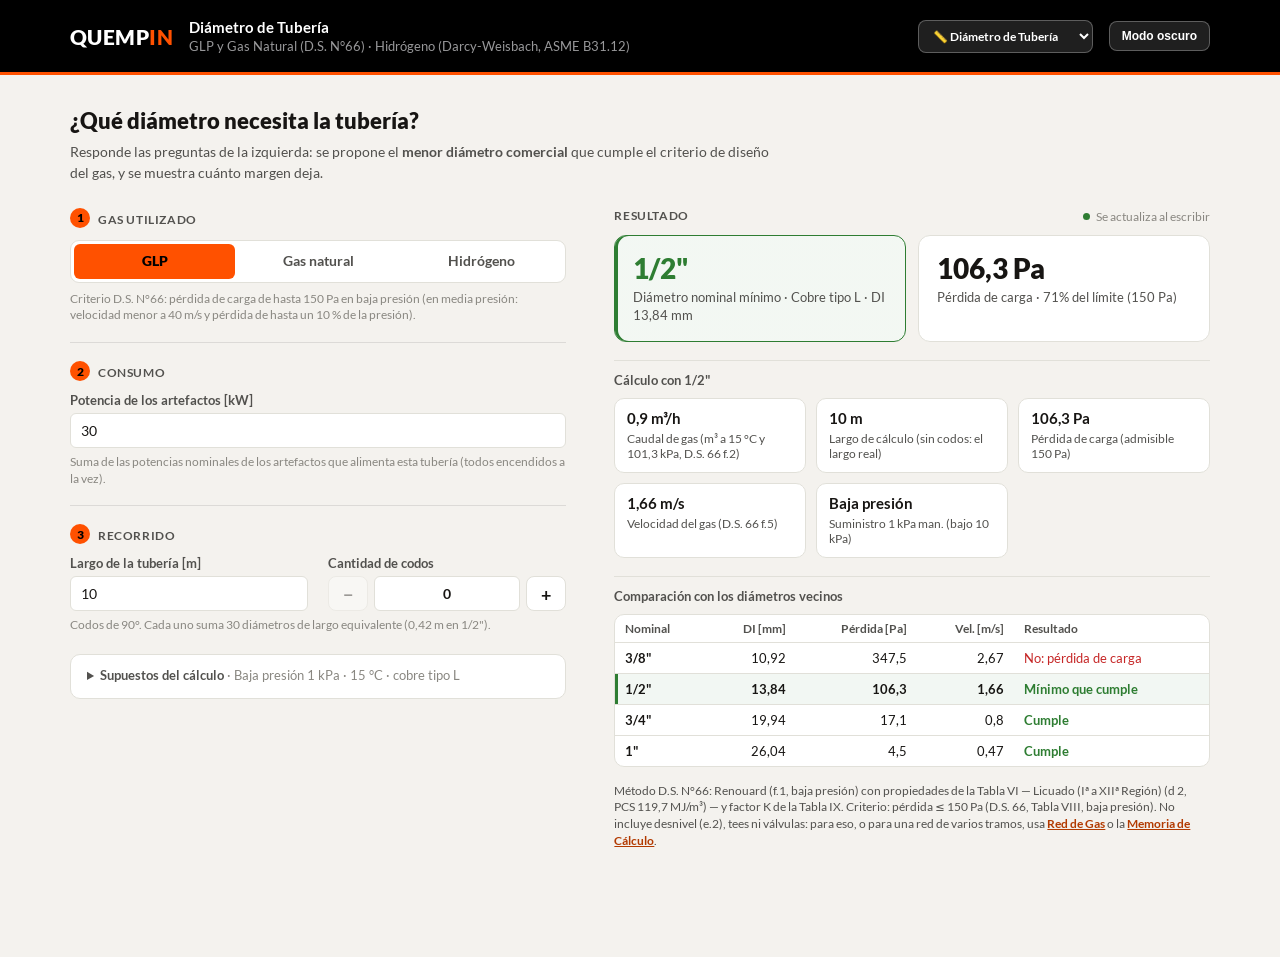
==== DiametroTuberia/index.html @ 6cf558d6 "feat(diametro): calculadora rápida de diámetro de tubería Nueva calculadora DiametroTuberia/: pregun" ====
<!doctype html>
<html lang="es">
<head>
  <meta charset="utf-8">
  <meta name="viewport" content="width=device-width, initial-scale=1">
  <title>Diámetro de Tubería — Calculadora Técnica QUEMPIN</title>
  <link rel="icon" href="data:image/svg+xml,<svg xmlns=%22http://www.w3.org/2000/svg%22 viewBox=%220 0 100 100%22><text y=%22.9em%22 font-size=%2290%22>%F0%9F%93%8F</text></svg>">
  <link rel="stylesheet" href="../assets/brand.css">
  <link rel="stylesheet" href="css/styles.css">
</head>
<body>
<div class="viz-root">
  <header class="viz-header">
    <div class="viz-container">
      <span class="viz-wordmark">QUEMP<span class="in">IN</span></span>
      <div class="viz-titleblock">
        <h1>Diámetro de Tubería</h1>
        <p>GLP y Gas Natural (D.S. N°66) · Hidrógeno (Darcy-Weisbach, ASME B31.12)</p>
      </div>
      <label for="selector-gas" class="visualmente-oculto">Cambiar de calculadora</label>
      <select id="selector-gas"></select>
      <button class="viz-theme-toggle" id="themeToggle" type="button">Modo oscuro</button>
    </div>
  </header>

  <main>
    <!-- Una sola herramienta, sin barra de pestañas: el panel se marca como
         .tab-panel.active para que initResumenMovil() (idéntico en todos los
         módulos) encuentre la calculadora en uso. -->
    <section class="tab-panel active" id="panel-diametro" data-panel="diametro" aria-labelledby="titulo-diametro">
      <div class="intro">
        <h2 id="titulo-diametro">¿Qué diámetro necesita la tubería?</h2>
        <p>Responde las preguntas de la izquierda: se propone el <strong>menor diámetro comercial</strong>
          que cumple el criterio de diseño del gas, y se muestra cuánto margen deja.</p>
      </div>

      <div class="calc-layout">
        <form id="form-diametro" class="calc-entradas" autocomplete="off" novalidate>
          <div class="seccion">
            <h3 class="seccion-titulo" id="etiqueta-gas"><span class="paso" aria-hidden="true">1</span>Gas utilizado</h3>
            <div class="segmentado segmentado-gas" role="radiogroup" aria-labelledby="etiqueta-gas" aria-describedby="ayuda-gas">
              <label><input type="radio" name="gas" value="GLP"><span>GLP</span></label>
              <label><input type="radio" name="gas" value="GN"><span>Gas natural</span></label>
              <label><input type="radio" name="gas" value="H2"><span>Hidrógeno</span></label>
            </div>
            <p class="ayuda ayuda-bajo-control" id="ayuda-gas"></p>
          </div>

          <div class="seccion">
            <h3 class="seccion-titulo"><span class="paso" aria-hidden="true">2</span>Consumo</h3>
            <div class="fila-campos">
              <div class="campo">
                <label for="dt-potencia">Potencia de los artefactos [kW]</label>
                <input id="dt-potencia" type="text" inputmode="decimal" value="30" required aria-describedby="ayuda-potencia">
              </div>
            </div>
            <p class="ayuda" id="ayuda-potencia">Suma de las potencias nominales de los artefactos que alimenta esta tubería (todos encendidos a la vez).</p>
          </div>

          <div class="seccion">
            <h3 class="seccion-titulo"><span class="paso" aria-hidden="true">3</span>Recorrido</h3>
            <div class="fila-campos">
              <div class="campo">
                <label for="dt-largo">Largo de la tubería [m]</label>
                <input id="dt-largo" type="text" inputmode="decimal" value="10" required>
              </div>
              <div class="campo">
                <label for="dt-codos">Cantidad de codos</label>
                <div class="contador">
                  <button type="button" class="btn contador-btn" data-paso="-1" aria-controls="dt-codos" aria-label="Quitar un codo">−</button>
                  <input id="dt-codos" type="number" inputmode="numeric" min="0" step="1" value="0" required aria-describedby="ayuda-codos">
                  <button type="button" class="btn contador-btn" data-paso="1" aria-controls="dt-codos" aria-label="Agregar un codo">+</button>
                </div>
              </div>
            </div>
            <p class="ayuda" id="ayuda-codos"></p>
          </div>

          <!-- Supuestos: tienen un valor razonable por defecto y se guardan por
               gas. Cerrados por defecto (divulgación progresiva); el resumen
               del <summary> los deja a la vista sin abrirlos. -->
          <details class="seccion-avanzada" id="supuestos">
            <summary>Supuestos del cálculo <span class="supuestos-resumen" id="supuestos-resumen"></span></summary>
            <div class="fila-campos">
              <div class="campo">
                <label for="dt-presion">Presión de suministro (man.)</label>
                <div class="campo-con-unidad">
                  <input id="dt-presion" type="text" inputmode="decimal" data-por-gas required>
                  <select id="dt-presion-unidad" class="select-unidad" data-por-gas aria-label="Unidad de la presión de suministro">
                    <option value="Pa">Pa</option>
                    <option value="kPa">kPa</option>
                    <option value="mbar">mbar</option>
                    <option value="bar">bar</option>
                    <option value="psi">psi</option>
                  </select>
                </div>
              </div>
              <div class="campo">
                <label for="dt-temperatura">Temperatura del gas [°C]</label>
                <input id="dt-temperatura" type="text" inputmode="decimal" data-por-gas required>
              </div>
              <div class="campo" data-solo-gas="GLP GN">
                <label for="dt-material">Material</label>
                <select id="dt-material" data-por-gas>
                  <option value="Cobre tipo L">Cobre tipo L (ASTM B88)</option>
                  <option value="Acero Sch40">Acero Sch 40 (ASME B36.10)</option>
                </select>
              </div>
              <div class="campo" data-solo-gas="GLP GN">
                <label for="dt-tabla-vi">Tipo de gas y región (D.S. 66, Tabla VI)</label>
                <select id="dt-tabla-vi" data-por-gas></select>
              </div>
              <div class="campo" data-solo-gas="GLP GN">
                <label for="dt-ld-codo">Largo equivalente por codo [diámetros]</label>
                <input id="dt-ld-codo" type="text" inputmode="decimal" data-por-gas required>
              </div>
              <div class="campo" data-solo-gas="H2">
                <label for="dt-vmax">Velocidad máxima del gas [m/s]</label>
                <input id="dt-vmax" type="text" inputmode="decimal" data-por-gas required>
              </div>
            </div>
            <p class="ayuda" id="ayuda-supuestos"></p>
            <button type="button" class="btn" id="dt-restablecer">Restablecer supuestos</button>
          </details>
        </form>

        <div class="calc-resultados">
          <div class="resultados-encabezado">
            <h2>Resultado</h2>
            <span class="en-vivo">Se actualiza al escribir</span>
          </div>
          <div class="resultados" id="resultados-diametro" aria-live="polite"></div>
        </div>
      </div>
    </section>
  </main>
</div>

<script>
  (function () {
    try {
      var savedTheme = localStorage.getItem('quempin_h2_theme');
      if (savedTheme === 'dark' || savedTheme === 'light') {
        document.documentElement.setAttribute('data-theme', savedTheme);
      }
    } catch (e) {}

    var themeBtn = document.getElementById('themeToggle');
    function isDarkNow() {
      var docEl = document.documentElement;
      return docEl.getAttribute('data-theme') === 'dark' ||
        (docEl.getAttribute('data-theme') !== 'light' && window.matchMedia('(prefers-color-scheme: dark)').matches);
    }
    themeBtn.textContent = isDarkNow() ? 'Modo claro' : 'Modo oscuro';
    themeBtn.addEventListener('click', function () {
      var docEl = document.documentElement;
      var next = isDarkNow() ? 'light' : 'dark';
      docEl.setAttribute('data-theme', next);
      themeBtn.textContent = next === 'dark' ? 'Modo claro' : 'Modo oscuro';
      try { localStorage.setItem('quempin_h2_theme', next); } catch (e) {}
    });
  })();
</script>
<!-- Carga con cache-buster (GitHub Pages sirve los .js con max-age=600;
     ver CLAUDE.md raíz, "Caché del navegador y el ?v="). -->
<script type="module">
  import(`./js/ui.js?v=${Date.now()}`);
</script>
</body>
</html>
---- assets/brand.css ----
/* Sistema de marca QUEMPIN (tipografía, paleta, tema claro/oscuro, cabecera).
   Copiado verbatim desde el hub de Finanzas QUEMPIN
   (_reference-finanzas-quempin/index.html, lineas 4-138) para mantener
   pixel-a-pixel el mismo sistema de marca en todos los tableros QUEMPIN. */

  /* Tipografía oficial de marca (manual QUEMPIN §13 "TIPOGRAFÍAS": Lato para
     texto de datos/presentaciones digitales — Square721 modificado queda
     reservado al isologotipo, no está licenciado para reproducir en UI).
     Embebida como base64 porque los Artifacts no permiten cargar fuentes
     externas (CDN de Google Fonts bloqueado por CSP). */
  @font-face {
    font-family: 'Lato';
    font-style: normal;
    font-weight: 400;
    font-display: swap;
    src: url([data-uri]) format('woff2');
  }
  @font-face {
    font-family: 'Lato';
    font-style: normal;
    font-weight: 700;
    font-display: swap;
    src: url([data-uri]) format('woff2');
  }
  @font-face {
    font-family: 'Lato';
    font-style: normal;
    font-weight: 900;
    font-display: swap;
    src: url([data-uri]) format('woff2');
  }


  .viz-root {
    color-scheme: light;
    --surface-1:      #fcfcfb;
    --page-plane:     #f4f2ee;
    --surface-card:   #ffffff;
    --text-primary:   #171513;
    --text-secondary: #52514e;
    --text-muted:     #898781;
    --gridline:       #e1e0d9;
    --baseline:       #c3c2b7;
    --border-hairline: rgba(11,11,11,0.10);
    /* Sistema cromático corporativo QUEMPIN (manual §14, Pantone→hex tal
       cual está impreso — nunca reemplazar por tonos parecidos): */
    --brand-orange:   #ff5100; /* PANTONE ORANGE 021 C */
    --brand-black:    #000000; /* PANTONE BLACK C */
    --brand-gray-11:  #54565a; /* PANTONE COOL GRAY 11 C — oscuro */
    --brand-gray-7:   #98989a; /* PANTONE COOL GRAY 7 C — claro */
    --brand-orange-ink: #b23a00;
  }
  @media (prefers-color-scheme: dark) {
    :root:where(:not([data-theme="light"])) .viz-root {
      color-scheme: dark;
      --surface-1:      #1a1a19;
      --page-plane:     #0d0d0d;
      --surface-card:   #221f1c;
      --text-primary:   #ffffff;
      --text-secondary: #c3c2b7;
      --text-muted:     #898781;
      --gridline:       #2c2c2a;
      --baseline:       #383835;
      --border-hairline: rgba(255,255,255,0.12);
      --brand-orange:   #ff5100;
      --brand-orange-ink: #ff8a4d;
      --brand-black:    #000000;
      --brand-gray-11:  #54565a;
      --brand-gray-7:   #98989a;
    }
  }
  :root[data-theme="dark"] .viz-root {
    color-scheme: dark;
    --surface-1:      #1a1a19;
    --page-plane:     #0d0d0d;
    --surface-card:   #221f1c;
    --text-primary:   #ffffff;
    --text-secondary: #c3c2b7;
    --text-muted:     #898781;
    --gridline:       #2c2c2a;
    --baseline:       #383835;
    --border-hairline: rgba(255,255,255,0.12);
    --brand-orange:   #ff5100;
    --brand-orange-ink: #ff8a4d;
    --brand-black:    #000000;
    --brand-gray-11:  #54565a;
    --brand-gray-7:   #98989a;
  }

  * { box-sizing: border-box; }
  /* El fondo del documento (html/body) se fija aparte de .viz-root: si el
     contenido es más corto que el alto de la ventana, el navegador pinta
     ese sobrante con el color por defecto del lienzo (blanco) en vez del
     fondo de la página — sin esto se ve una franja blanca bajo el pie de
     página. */
  html { background: #f4f2ee; }
  @media (prefers-color-scheme: dark) {
    html:where(:not([data-theme="light"])) { background: #0d0d0d; }
  }
  html[data-theme="dark"] { background: #0d0d0d; }
  html[data-theme="light"] { background: #f4f2ee; }
  body { margin: 0; min-height: 100vh; background: inherit; }
  .viz-root {
    font-family: 'Lato', system-ui, -apple-system, "Segoe UI", sans-serif;
    background: var(--page-plane);
    color: var(--text-primary);
    min-height: 100vh;
    padding: 0 0 48px 0;
  }
  .viz-container { max-width: 1180px; margin: 0 auto; padding: 0 20px; }

  /* Header — cromo fijo de marca, deliberadamente independiente del tema
     claro/oscuro ("APLICACIÓN PRINCIPAL FONDO NEGRO" del manual §11),
     igual que en los 3 visualizadores de módulo. */
  .viz-header {
    background: #000000;
    color: #fff;
    padding: 18px 0;
    margin-bottom: 24px;
    border-bottom: 3px solid #ff5100;
  }
  .viz-header .viz-container { display: flex; align-items: center; gap: 16px; flex-wrap: wrap; }
  .viz-logo { flex: 0 0 auto; display: flex; align-items: center; gap: 10px; }
  .viz-wordmark { font-size: 21px; font-weight: 900; letter-spacing: 0.02em; line-height: 1; color: #ffffff; }
  .viz-wordmark .in { color: #ff5100; }
  .viz-titleblock { flex: 1 1 auto; min-width: 200px; }
  .viz-titleblock h1 { font-size: 15px; font-weight: 700; margin: 0; color: #ffffff; }
  .viz-titleblock p { font-size: 12.5px; color: #98989a; margin: 3px 0 0; }
  .viz-theme-toggle {
    background: rgba(255,255,255,0.12);
    border: 1px solid rgba(255,255,255,0.28);
    color: #ffffff;
    border-radius: 8px;
    padding: 7px 12px;
    font-size: 12px;
    font-weight: 700;
    cursor: pointer;
    flex: 0 0 auto;
  }
  .viz-theme-toggle:hover { background: rgba(255,255,255,0.2); }

  /* Selector "Cambiar de gas" — mueve entre módulos sin pasar por el hub.
     Mismo peso visual que .viz-theme-toggle, para que ambos convivan en la
     cabecera. Ver assets/gas-switcher.js. */
  #selector-gas {
    background: rgba(255,255,255,0.12);
    border: 1px solid rgba(255,255,255,0.28);
    color: #ffffff;
    border-radius: 8px;
    padding: 7px 10px;
    font: inherit;
    font-size: 12px;
    font-weight: 700;
    cursor: pointer;
    flex: 0 0 auto;
  }
  #selector-gas:hover { background: rgba(255,255,255,0.2); }
  /* optgroup también: con los grupos "Por gas"/"Cálculo rápido"
     (2026-09-28) su rótulo heredaba el blanco del select sobre la lista
     desplegable blanca. */
  #selector-gas option, #selector-gas optgroup { color: #000000; }
---- DiametroTuberia/css/styles.css ----
/* Estilos de la calculadora "Diámetro de Tubería". El sistema de marca
   (tipografía, paleta, tema, cabecera, .viz-root) vive en assets/brand.css.

   Patrón de pantalla COPIADO (no importado) de OtrosGases/css/styles.css —
   rediseño UX/UI 2026-09-24 y "Uso desde el teléfono" 2026-09-25:
   .calc-layout entradas | resultados, grupos de tiles, tokens de estado,
   barra de resumen móvil. Mantener igual a los otros módulos al tocar uno
   (ver CLAUDE.md raíz). Lo propio de esta calculadora va al final. */

/* --- Tokens de estado (ok / alerta / crítico) y tinte de celdas
   calculadas. El manual de marca no define verde ni rojo: se extrapolan
   Material green 800 / red 800 (ya en uso desde 2026-09-02 / 2026-09-08)
   y, en tema oscuro, sus variantes 400 — el verde 800 sobre la card oscura
   (#221f1c) quedaba en ~3:1 de contraste, bajo el mínimo para texto.
   Declarados en los mismos 3 selectores de tema que assets/brand.css para
   que también respeten el botón "Modo oscuro/claro" (antes .critico solo
   miraba prefers-color-scheme e ignoraba el botón). --- */
.viz-root {
  --estado-ok: #2e7d32;
  --estado-ok-tinte: rgba(46, 125, 50, 0.06);
  --estado-alerta: var(--brand-orange-ink);
  --estado-alerta-tinte: rgba(255, 81, 0, 0.06);
  --estado-critico: #c62828;
  --estado-critico-tinte: rgba(198, 40, 40, 0.06);
  --tinte-calculado: rgba(255, 81, 0, 0.045);
  --alto-barra-pestanas: 46px;
}
@media (prefers-color-scheme: dark) {
  :root:where(:not([data-theme="light"])) .viz-root {
    --estado-ok: #66bb6a;
    --estado-ok-tinte: rgba(102, 187, 106, 0.08);
    --estado-alerta-tinte: rgba(255, 81, 0, 0.09);
    --estado-critico: #ef5350;
    --estado-critico-tinte: rgba(239, 83, 80, 0.09);
    --tinte-calculado: rgba(255, 81, 0, 0.07);
  }
}
:root[data-theme="dark"] .viz-root {
  --estado-ok: #66bb6a;
  --estado-ok-tinte: rgba(102, 187, 106, 0.08);
  --estado-alerta-tinte: rgba(255, 81, 0, 0.09);
  --estado-critico: #ef5350;
  --estado-critico-tinte: rgba(239, 83, 80, 0.09);
  --tinte-calculado: rgba(255, 81, 0, 0.07);
}

/* Mismo ancho que .viz-container de la cabecera (assets/brand.css): antes
   el contenido usaba 1100px y la cabecera 1180px, así que el borde
   izquierdo del logo y el de los formularios no calzaban. */
main {
  max-width: 1180px;
  margin: 0 auto;
  padding: 0 20px 60px;
}

.visualmente-oculto {
  position: absolute; width: 1px; height: 1px; overflow: hidden;
  clip: rect(0 0 0 0); clip-path: inset(50%); white-space: nowrap;
}

/* --- Barra de pestañas: fija arriba al hacer scroll, para cambiar de
   herramienta sin volver al inicio de una página larga. En pantallas
   angostas las pestañas se desplazan en horizontal en vez de partirse en
   dos líneas. --- */
.barra-pestanas {
  position: sticky; top: 0; z-index: 20;
  background: var(--page-plane);
  border-bottom: 1px solid var(--gridline);
  margin: 0 0 24px;
}
.barra-pestanas-interior {
  max-width: 1180px; margin: 0 auto; padding: 0 20px;
  display: flex; align-items: center; flex-wrap: wrap; gap: 0 20px;
}
.tabs {
  display: flex; gap: 2px; flex: 1 1 auto; min-width: 0;
  overflow-x: auto; scrollbar-width: none;
  margin: 0 0 -1px -14px;
}
.tabs::-webkit-scrollbar { display: none; }
.tab {
  font: inherit;
  font-weight: 700;
  font-size: 13.5px;
  padding: 13px 14px 11px;
  background: none;
  border: none;
  border-bottom: 3px solid transparent;
  color: var(--text-secondary);
  cursor: pointer;
  white-space: nowrap;
  flex: 0 0 auto;
}
.tab:hover { color: var(--text-primary); }
.tab.active { color: var(--brand-orange-ink, var(--brand-orange)); border-bottom-color: var(--brand-orange); }
.tab:focus-visible { outline: 2px solid var(--brand-orange); outline-offset: -2px; }
.tab-panel { display: none; }
.tab-panel.active { display: block; }

/* --- Layout de calculadora: entradas | resultados. En escritorio los
   resultados quedan al lado de los campos que los producen (antes había
   que bajar hasta el final del formulario para ver el efecto de cada
   cambio). `position: sticky` solo tiene efecto cuando la columna de
   resultados es más corta que la de entradas — si es más larga, se
   comporta como estática. --- */
.calc-layout { display: grid; gap: 32px; }
@media (min-width: 960px) {
  .calc-layout {
    grid-template-columns: minmax(0, 1fr) minmax(0, 1.2fr);
    gap: 0 48px; align-items: start;
  }
  .calc-resultados { position: sticky; top: calc(var(--alto-barra-pestanas) + 16px); }
}
.resultados-encabezado {
  display: flex; align-items: baseline; justify-content: space-between; gap: 12px;
  margin: 0 0 12px;
}
.resultados-encabezado h2 {
  font-size: 12px; font-weight: 700; text-transform: uppercase; letter-spacing: 0.05em;
  color: var(--text-secondary); margin: 0;
}
/* No hay botón "Calcular": todo se recalcula en cada tecla. El indicador
   lo hace explícito para quien llega por primera vez. */
.en-vivo { display: inline-flex; align-items: center; gap: 6px; font-size: 11.5px; color: var(--text-muted); }
.en-vivo::before { content: ''; width: 7px; height: 7px; border-radius: 50%; background: var(--estado-ok); }

/* --- Formularios --- */
.campo { display: flex; flex-direction: column; gap: 5px; margin-bottom: 14px; }
.campo label { font-size: 12.5px; font-weight: 700; color: var(--text-secondary); }
.campo input, .campo select {
  font: inherit; font-size: 14px; padding: 8px 10px; border-radius: 6px;
  border: 1px solid var(--gridline); background: var(--surface-card); color: var(--text-primary);
  min-width: 0;
}
.campo input:hover, .campo select:hover { border-color: var(--baseline); }
.campo input:focus-visible, .campo select:focus-visible { outline: 2px solid var(--brand-orange); outline-offset: 1px; }
.fila-campos { display: grid; grid-template-columns: repeat(auto-fit, minmax(180px, 1fr)); gap: 0 20px; }
.campo-ancho { grid-column: span 2; }

/* Cajetín numérico con texto que no se puede leer como número: el motor
   lo calcula como 0 (numeroFlexible() en ui.js), así que se marca en rojo
   para que no pase inadvertido. aria-invalid lo pone ui.js. */
input[aria-invalid="true"] {
  border-color: var(--estado-critico) !important;
  background-image: linear-gradient(var(--estado-critico-tinte), var(--estado-critico-tinte));
}

/* --- Campo de presión con selector de unidad propio --- */
.campo-con-unidad { display: flex; gap: 6px; }
.campo-con-unidad > *:first-child { flex: 1; min-width: 0; }
.campo-con-unidad > .select-unidad { flex: 0 0 auto; width: 76px; padding: 8px 4px; }

/* --- Subsección dentro de un formulario (ej. "Accesorios" en Tubería y
   Flujo) — agrupa varios .campo relacionados con un borde propio, en la
   misma pestaña/zona, sin ser una pestaña aparte. --- */
.subseccion {
  grid-column: 1 / -1; border: 1px solid var(--gridline); border-radius: 10px;
  padding: 2px 16px 6px; margin: 4px 0 10px; min-width: 0;
}
.subseccion legend { font-size: 12.5px; font-weight: 700; color: var(--text-secondary); padding: 0 6px; }
.subseccion .fila-campos { padding-top: 10px; }
/* Campos cortos (conteos: codos/tees/válvulas) — caben 3 por fila. */
.fila-campos.compacta { grid-template-columns: repeat(auto-fit, minmax(96px, 1fr)); }

/* --- Agrupación conceptual de campos dentro de un formulario largo
   (auditoría UX 2026-09-03, ver CLAUDE.md maestro) — separa un formulario
   plano en bloques con propósito claro ("Condiciones de operación",
   "Tubería y diseño normativo", etc.). A propósito sin caja/borde: la
   jerarquía se logra con tipografía y un hairline entre bloques, no
   apilando más cards. --- */
.seccion + .seccion { margin-top: 18px; padding-top: 18px; border-top: 1px solid var(--border-hairline); }
.seccion-titulo {
  font-size: 12px; font-weight: 700; text-transform: uppercase; letter-spacing: 0.05em;
  color: var(--text-secondary); margin: 0 0 12px;
}
.seccion-titulo-nota { font-weight: 400; text-transform: none; letter-spacing: normal; color: var(--text-muted); }

/* --- Resultados: una columna de grupos, cada grupo con su propia grilla
   auto-fit (ver grupo() en ui.js) — así los 2 KPI ocupan todo el ancho en
   vez de dejar columnas vacías de una grilla común. --- */
.resultados { display: flex; flex-direction: column; gap: 18px; }
.grupo-resultados { display: grid; grid-template-columns: repeat(auto-fit, minmax(170px, 1fr)); gap: 10px; }
.grupo-resultados.kpis { grid-template-columns: repeat(auto-fit, minmax(220px, 1fr)); gap: 12px; }
.resultado-tile {
  background: var(--surface-card); border: 1px solid var(--gridline); border-radius: 10px;
  padding: 12px 14px; min-width: 0;
}
.resultado-tile .valor {
  font-size: 20px; font-weight: 900; line-height: 1.2; color: var(--text-primary);
  display: flex; align-items: baseline; gap: 6px; flex-wrap: wrap;
  font-variant-numeric: tabular-nums; overflow-wrap: anywhere;
}
/* text-secondary en vez de text-muted: el gris muted (#898781) sobre la
   card blanca queda en ~3,5:1, poco para texto de 12px que además es lo
   que dice QUÉ es cada número. */
.resultado-tile .etiqueta { font-size: 12px; line-height: 1.35; color: var(--text-secondary); margin-top: 4px; }

/* Estados: borde + barra lateral + tinte suave del mismo color, para que
   el estado se lea también por forma y no solo por el color del número. */
.resultado-tile.ok, .resultado-tile.alerta, .resultado-tile.critico {
  background-image: linear-gradient(var(--tinte-estado), var(--tinte-estado));
  box-shadow: inset 3px 0 0 var(--color-estado);
  border-color: var(--color-estado);
}
.resultado-tile.ok { --color-estado: var(--estado-ok); --tinte-estado: var(--estado-ok-tinte); }
.resultado-tile.alerta { --color-estado: var(--brand-orange); --tinte-estado: var(--estado-alerta-tinte); }
.resultado-tile.critico { --color-estado: var(--estado-critico); --tinte-estado: var(--estado-critico-tinte); }
.resultado-tile.ok .valor { color: var(--estado-ok); }
.resultado-tile.alerta .valor { color: var(--estado-alerta); }
/* Tercer estado, para el screening de flujo sónico (2026-09-08): el manual
   de marca no define un rojo. Se extrapola igual que el verde de .ok —
   que ya es Material green 800 — con Material red 800, y una variante más
   clara en tema oscuro para conservar contraste. Ver Hidrogeno/CLAUDE.md. */
.resultado-tile.critico .valor { color: var(--estado-critico); }

/* --- Jerarquía de resultados: KPI (2-4 por pestaña, el resultado que de
   verdad importa para decidir) vs. secundario/factor de verificación —
   mismo componente .resultado-tile, distinto peso tipográfico. --- */
.resultado-tile.kpi { padding: 16px 18px; border-radius: 12px; }
/* Tile de veredicto dentro de un grupo (ej. "Estado" del screening de
   flujo sónico): fila completa, con los números que lo respaldan debajo. */
.resultado-tile.ancho { grid-column: 1 / -1; }
.resultado-tile.kpi .valor { font-size: 28px; }
.resultado-tile.kpi .etiqueta { font-size: 13px; }
.resultado-tile.secundario { padding: 10px 12px; }
.resultado-tile.secundario .valor { font-size: 15px; font-weight: 700; }
.resultado-tile.secundario .etiqueta { font-size: 11.5px; }

/* --- Subtítulo de un grupo de resultados (ej. "Factores de verificación"
   al final de Tubería y Flujo) --- */
.resultados-subtitulo {
  grid-column: 1 / -1; font-size: 12.5px; font-weight: 700;
  color: var(--text-secondary); padding-top: 12px;
  border-top: 1px solid var(--gridline);
}

/* --- Nota al pie de un grupo de resultados: texto auxiliar a ancho
   completo dentro de la grilla (ej. el alcance del screening de flujo
   sónico en Tubería y Flujo, 2026-09-08). --- */
.resultados-nota {
  grid-column: 1 / -1; font-size: 11.5px; line-height: 1.45;
  color: var(--text-secondary); margin-top: -2px;
}

/* --- Selector de unidad inline dentro de un tile de resultado: se lee
   como parte del número (sin caja) hasta pasar el mouse por encima. --- */
.select-unidad-inline {
  font: inherit; font-size: 12px; font-weight: 700; color: var(--text-secondary);
  padding: 2px 2px 2px 6px; border-radius: 6px; cursor: pointer;
  border: 1px solid transparent; background: var(--page-plane);
}
.select-unidad-inline:hover { border-color: var(--baseline); }
.select-unidad-inline:focus-visible { outline: 2px solid var(--brand-orange); outline-offset: 1px; }

/* --- Botones --- */
.btn {
  font: inherit; font-size: 12.5px; font-weight: 700; line-height: 1.2;
  padding: 8px 14px; border-radius: 8px; border: 1px solid var(--gridline);
  background: var(--surface-card); color: var(--text-primary); cursor: pointer;
  display: inline-flex; align-items: center; gap: 6px;
}
.btn:hover { border-color: var(--brand-orange); }
.btn:focus-visible, .visualmente-oculto:focus-visible + .btn { outline: 2px solid var(--brand-orange); outline-offset: 2px; }
/* Acción principal de la pestaña (el entregable): mismo tratamiento que
   el botón "Abrir calculadora" del hub — naranja de marca con texto negro. */
.btn-primario { background: var(--brand-orange); border-color: var(--brand-orange); color: #000000; font-weight: 900; }
.btn-primario:hover { filter: brightness(1.08); }

/* --- Tabla de referencia de tubería --- */
details { margin-top: 24px; }
summary { cursor: pointer; font-weight: 700; font-size: 13px; color: var(--text-secondary); }
summary:hover { color: var(--text-primary); }
summary:focus-visible { outline: 2px solid var(--brand-orange); outline-offset: 2px; border-radius: 4px; }

table { border-collapse: collapse; width: 100%; margin-top: 10px; font-size: 13px; }
th, td { text-align: left; padding: 6px 10px; border-bottom: 1px solid var(--gridline); }
th { color: var(--text-secondary); font-size: 12px; }
td { font-variant-numeric: tabular-nums; }

/* ======================================================================
   Uso desde el teléfono (auditoría móvil 2026-09-25, ver CLAUDE.md del
   módulo). Bloque común a los tres módulos — mantener igual en
   GasNatural-GLP/ y OtrosGases/. `screen and` a propósito: una hoja A4
   impresa mide ~690px de ancho y activaría las reglas de pantalla angosta.
   ====================================================================== */

/* --- Resumen fijo de resultados al pie (initResumenMovil() en ui.js).
   Solo bajo 960px, donde .calc-layout apila entradas y resultados y los
   KPI quedan lejos del campo que se edita. Filete superior naranja como el
   de la cabecera: se lee como cromo de la app, no como otra tarjeta. --- */
.calc-resultados { scroll-margin-top: calc(var(--alto-barra-pestanas) + 12px); }
.resumen-movil {
  position: fixed; left: 0; right: 0; bottom: 0; z-index: 30;
  display: flex; align-items: center; gap: 4px;
  padding: 8px 12px calc(8px + env(safe-area-inset-bottom, 0px));
  background: var(--surface-card); color: var(--text-primary);
  border: none; border-top: 2px solid var(--brand-orange);
  box-shadow: 0 -8px 24px rgba(0, 0, 0, 0.10);
  font: inherit; text-align: left; cursor: pointer;
}
.resumen-movil[hidden] { display: none; }
.resumen-movil:focus-visible { outline: 2px solid var(--brand-orange); outline-offset: -4px; }
/* Estado también por forma (barra lateral), igual que .resultado-tile. */
.resumen-movil-item {
  flex: 1 1 0; min-width: 0; display: flex; flex-direction: column; gap: 1px;
  padding: 2px 8px; border-left: 3px solid var(--gridline);
}
.resumen-movil-item.ok { border-left-color: var(--estado-ok); }
.resumen-movil-item.alerta { border-left-color: var(--brand-orange); }
.resumen-movil-item.critico { border-left-color: var(--estado-critico); }
.resumen-movil-valor {
  font-size: 16px; font-weight: 900; line-height: 1.25; font-variant-numeric: tabular-nums;
  white-space: nowrap; overflow: hidden; text-overflow: ellipsis;
}
.resumen-movil-item.ok .resumen-movil-valor { color: var(--estado-ok); }
.resumen-movil-item.alerta .resumen-movil-valor { color: var(--estado-alerta); }
.resumen-movil-item.critico .resumen-movil-valor { color: var(--estado-critico); }
.resumen-movil-etiqueta {
  font-size: 11px; line-height: 1.3; color: var(--text-secondary);
  white-space: nowrap; overflow: hidden; text-overflow: ellipsis;
}
.resumen-movil-ir {
  flex: 0 0 auto; width: 34px; height: 34px; border-radius: 50%;
  display: flex; align-items: center; justify-content: center;
  background: var(--brand-orange); color: #000000; font-size: 17px; font-weight: 900;
}
@media (min-width: 960px) { .resumen-movil { display: none !important; } }
/* 3 KPI (Quemador) no caben legibles en un teléfono angosto: quedan 2. */
@media (max-width: 420px) { .resumen-movil-item:nth-child(3) { display: none; } }
/* Aire al final para que la barra no tape lo último de la página. */
@media screen and (max-width: 959px) { main { padding-bottom: 96px; } }

/* --- Pantallas táctiles: cajetines a 16px (bajo 16px Safari de iPhone
   hace zoom a la página al tocar un cajetín, y no vuelve) y controles de
   al menos 44px de alto (área táctil mínima de Apple / WCAG 2.5.5; antes
   los botones medían ~31px y la ✕ de eliminar ~26px). --- */
@media screen and (max-width: 600px), screen and (pointer: coarse) {
  .campo input, .campo select, .seccion-avanzada textarea,
  .artefacto-fila input, #memoria-tabla input, #memoria-tabla select,
  .select-unidad-inline, .selector-gas-activo select { font-size: 16px; }
  .campo input, .campo select, .artefacto-fila input { min-height: 44px; }
  .btn { min-height: 44px; padding: 10px 16px; font-size: 13.5px; justify-content: center; text-align: center; }
  .mem-eliminar, .af-eliminar { min-width: 44px; min-height: 44px; font-size: 16px; }
  .select-unidad-inline { min-height: 36px; padding: 4px 4px 4px 8px; }
  .segmentado span { padding: 8px 14px; }
  .viz-theme-toggle, #selector-gas { min-height: 40px; }
  summary { padding: 8px 0; }
}

/* --- Pantallas angostas (teléfono) --- */
@media screen and (max-width: 600px) {
  .viz-titleblock p { display: none; }
  .viz-header { padding: 14px 0; margin-bottom: 8px; }
  .barra-pestanas { margin-bottom: 18px; }
  /* Pestañas que no caben: desvanecido a la derecha como pista de que se
     desplazan en horizontal. El padding deja que la última pestaña
     salga del desvanecido al llegar al final. */
  .tabs { mask-image: linear-gradient(to right, #000 calc(100% - 28px), transparent); padding-right: 28px; }
  /* 2 tiles por fila en vez de 1: la pestaña Tubería y Flujo medía ~3000px
     de alto en un teléfono con un tile por fila. */
  .grupo-resultados { grid-template-columns: repeat(auto-fit, minmax(140px, 1fr)); }
  .resultado-tile.kpi .valor { font-size: 24px; }
  /* .campo-ancho (span 2) creaba una 2ª columna implícita cuando la grilla
     tiene una sola (bajo ~420px), y la página entera se desbordaba en
     horizontal (Red de Gas de GN/GLP). */
  .campo-ancho { grid-column: 1 / -1; }
  /* Codos / Tee / Válvulas: 3 por fila también en el teléfono (antes 2 + 1). */
  .fila-campos.compacta { grid-template-columns: repeat(3, minmax(0, 1fr)); gap: 0 10px; }
  .subseccion { padding: 2px 12px 6px; }
  .seccion-avanzada { padding: 12px; }
  .artefacto-fila { grid-template-columns: minmax(0, 1fr) 84px 44px; }
  /* Tablas de referencia (tubería) dentro de un <details>: se desplazan en
     horizontal en vez de ensanchar la página en un teléfono de 320px. */
  details > table { display: block; overflow-x: auto; }
  /* Barra de acciones de la Memoria en grilla de 2 (antes 4 botones de
     anchos distintos apilados): agregar tramo arriba, importar | exportar,
     y la acción principal (imprimir) a lo ancho al final. */
  .barra-acciones { display: grid; grid-template-columns: 1fr 1fr; gap: 8px; }
  .barra-acciones-grupo { display: contents; }
  #memoria-agregar-tramo, #memoria-imprimir, .barra-acciones-estado { grid-column: 1 / -1; }
}

/* --- Memoria de Cálculo en el teléfono: una tarjeta por tramo. La tabla
   tiene 14-16 columnas; con scroll horizontal en 360px solo se veían 3 a
   la vez y no había cómo leer un tramo completo. Cada <td> trae su
   encabezado (con unidad) en data-label, puesto por renderTablaMemoria() en
   ui.js, y lo muestra arriba con ::before. Del <thead> quedan solo los
   encabezados con selector de unidad, como barra de "Unidades". --- */
@media screen and (max-width: 720px) {
  .tabla-contenedor { overflow: visible; border: none; border-radius: 0; background: none; }
  #memoria-tabla, #memoria-tabla thead, #memoria-tabla tbody { display: block; width: 100%; min-width: 0; }
  #memoria-tabla thead tr {
    display: flex; flex-wrap: wrap; align-items: center; gap: 8px 16px;
    padding: 10px 12px; margin-bottom: 12px;
    background: var(--surface-card); border: 1px solid var(--gridline); border-radius: 10px;
  }
  #memoria-tabla thead tr::before {
    content: 'Unidades'; flex-basis: 100%;
    font-size: 11.5px; font-weight: 700; text-transform: uppercase; letter-spacing: 0.05em; color: var(--text-secondary);
  }
  #memoria-tabla thead th { display: none; }
  #memoria-tabla thead th:has(.select-unidad-columna) {
    display: flex; align-items: center; gap: 6px; padding: 0; border: none; background: none;
    font-size: 12.5px; color: var(--text-primary); white-space: nowrap;
  }
  #memoria-tabla th .select-unidad-columna { margin-left: 0; min-height: 36px; }
  #memoria-tabla tbody tr {
    position: relative; display: grid; grid-template-columns: repeat(2, minmax(0, 1fr)); gap: 12px;
    padding: 14px; margin-bottom: 12px;
    background: var(--surface-card); border: 1px solid var(--gridline); border-radius: 12px;
  }
  #memoria-tabla tbody tr:last-child { margin-bottom: 0; }
  #memoria-tabla tbody td {
    display: flex; flex-direction: column; gap: 4px; min-width: 0;
    padding: 0; border: none; white-space: normal;
  }
  #memoria-tabla tbody td[data-label]::before {
    content: attr(data-label); font-size: 12px; font-weight: 700; color: var(--text-secondary);
  }
  #memoria-tabla tbody td[colspan] { grid-column: 1 / -1; }
  #memoria-tabla tr[data-id] :is(input, select) { min-width: 0; min-height: 44px; }
  /* Nombre del tramo a lo ancho, con lugar a la derecha para la ✕. */
  #memoria-tabla .mem-celda-nombre { grid-column: 1 / -1; padding-right: 52px; }
  #memoria-tabla .mem-celda-acciones { position: absolute; top: 8px; right: 8px; }
  #memoria-tabla .mem-celda-check { align-items: flex-start; }
  #memoria-tabla tr[data-id] input[type="checkbox"] { width: 24px; height: 24px; min-height: 0; margin: 10px 0 0; }
  /* Celdas calculadas: mismo tinte que en la tabla, en su propia caja. */
  #memoria-tabla tbody td.col-calculada { padding: 8px 10px; border-radius: 8px; font-size: 15px; white-space: normal; }
  .mem-tuberia-manual { min-width: 0; gap: 6px; }
  .mem-tuberia-manual input { font-size: 16px !important; padding: 6px 8px !important; }
}

/* ======================================================================
   Propio de Diámetro de Tubería (2026-09-28)
   ====================================================================== */

/* Una sola herramienta: no hay barra de pestañas (el panel se marca
   .tab-panel.active solo para initResumenMovil). Sin barra fija, los
   resultados fijos y el scroll a ellos no descuentan nada arriba. */
.viz-root { --alto-barra-pestanas: 0px; }
main { padding-top: 8px; }

/* Un [hidden] del HTML pierde contra `.campo { display: flex }` (misma
   especificidad del atributo UA, menor que una clase de autor). */
.campo[hidden] { display: none; }

/* --- Encabezado de la pregunta --- */
.intro { max-width: 700px; margin: 0 0 24px; }
.intro h2 { font-size: 22px; font-weight: 900; line-height: 1.25; margin: 0 0 6px; color: var(--text-primary); }
.intro p { font-size: 14px; line-height: 1.55; color: var(--text-secondary); margin: 0; }

/* Número de paso en el título de cada pregunta: el formulario se lee como
   una secuencia corta (1 gas → 2 consumo → 3 recorrido) y no como una
   planilla de campos. */
.paso {
  display: inline-flex; align-items: center; justify-content: center;
  width: 20px; height: 20px; margin-right: 8px; border-radius: 50%;
  background: var(--brand-orange); color: #000000;
  font-size: 11.5px; font-weight: 900; letter-spacing: 0; vertical-align: 1px;
}

/* --- Control segmentado — copiado de GasNatural-GLP/css/styles.css
   (.segmentado). El de gas ocupa todo el ancho: es la primera pregunta y
   un control de 3 opciones a la vista (sin abrir un desplegable) es más
   rápido de leer y de tocar que un <select>. --- */
.segmentado {
  display: inline-flex; gap: 2px; padding: 3px; border-radius: 9px;
  border: 1px solid var(--gridline); background: var(--surface-card);
}
.segmentado label { position: relative; display: block; }
.segmentado input { position: absolute; inset: 0; width: 100%; height: 100%; margin: 0; opacity: 0; cursor: pointer; }
.segmentado span {
  display: block; padding: 5px 12px; border-radius: 6px; white-space: nowrap;
  font-size: 13px; font-weight: 700; color: var(--text-secondary);
}
.segmentado label:hover span { color: var(--text-primary); }
.segmentado input:checked + span { background: var(--brand-orange); color: #000000; font-weight: 900; }
.segmentado input:focus-visible + span { outline: 2px solid var(--brand-orange-ink); outline-offset: 1px; }
.segmentado-gas { display: grid; grid-template-columns: repeat(3, minmax(0, 1fr)); width: 100%; box-sizing: border-box; }
/* white-space normal: a 320px "Gas natural" no cabe en su tercio de fila;
   mejor partirlo en dos líneas que desbordar el control. */
.segmentado-gas span { padding: 9px 8px; text-align: center; font-size: 14px; white-space: normal; line-height: 1.2; }

/* Texto de ayuda bajo un campo o un bloque — mismo de OtrosGases. */
.ayuda { font-size: 11.5px; line-height: 1.45; color: var(--text-muted); margin: -8px 0 14px; }
.ayuda-bajo-control { margin: 8px 0 0; }

/* --- Contador de codos: − [n] + --- */
.contador { display: grid; grid-template-columns: 40px minmax(0, 1fr) 40px; gap: 6px; }
.contador input { text-align: center; font-weight: 700; -moz-appearance: textfield; appearance: textfield; }
.contador input::-webkit-inner-spin-button, .contador input::-webkit-outer-spin-button { -webkit-appearance: none; margin: 0; }
.contador-btn { justify-content: center; padding: 0; font-size: 18px; line-height: 1; }
.contador-btn[aria-disabled="true"] { opacity: 0.4; cursor: default; }
.contador-btn[aria-disabled="true"]:hover { border-color: var(--gridline); }

/* --- Supuestos del cálculo: <details> con borde, como "Datos del
   informe" de las Memorias; el resumen de los valores vigentes va en el
   mismo <summary> para no tener que abrirlo para saber qué se asumió. --- */
.seccion-avanzada {
  border: 1px solid var(--gridline); border-radius: 10px; padding: 12px 16px; margin: 20px 0 0;
  background: var(--surface-card);
}
.seccion-avanzada summary { font-size: 12.5px; line-height: 1.5; }
.seccion-avanzada[open] summary { margin-bottom: 14px; }
.supuestos-resumen { font-weight: 400; color: var(--text-muted); }
.seccion-avanzada .ayuda { margin-top: -4px; }

/* --- Criterios verificados (H₂): ✓/✗ + texto, el estado se lee por forma --- */
.lista-criterios { grid-column: 1 / -1; list-style: none; margin: 0; padding: 0; display: grid; gap: 6px; font-size: 12.5px; line-height: 1.45; color: var(--text-secondary); }
.lista-criterios li { display: flex; gap: 8px; align-items: baseline; }
.lista-criterios strong { color: var(--text-primary); }
.lista-criterios .marca { flex: 0 0 auto; width: 16px; font-weight: 900; }
.lista-criterios .cumple .marca { color: var(--estado-ok); }
.lista-criterios .no-cumple .marca { color: var(--estado-critico); }

/* --- Comparación con los diámetros vecinos --- */
.tabla-comparacion-contenedor {
  grid-column: 1 / -1; overflow-x: auto;
  background: var(--surface-card); border: 1px solid var(--gridline); border-radius: 10px;
}
.tabla-comparacion { margin: 0; font-size: 13px; }
.tabla-comparacion th, .tabla-comparacion td { padding: 7px 10px; white-space: nowrap; }
.tabla-comparacion thead th { font-size: 11.5px; }
.tabla-comparacion td:nth-child(2), .tabla-comparacion td:nth-child(3), .tabla-comparacion td:nth-child(4),
.tabla-comparacion thead th:nth-child(2), .tabla-comparacion thead th:nth-child(3), .tabla-comparacion thead th:nth-child(4) { text-align: right; }
.tabla-comparacion tbody th { color: var(--text-primary); font-size: 13px; }
.tabla-comparacion tbody tr:last-child > * { border-bottom: none; }
.tabla-comparacion .fila-recomendada > * { background: var(--estado-ok-tinte); font-weight: 700; }
.tabla-comparacion .fila-recomendada > th:first-child { box-shadow: inset 3px 0 0 var(--estado-ok); }
.estado-si { color: var(--estado-ok); font-weight: 700; }
.estado-no { color: var(--estado-critico); }

.nota-metodo a { color: var(--brand-orange-ink); font-weight: 700; }

/* --- Teléfono: propio de esta calculadora --- */
@media screen and (max-width: 600px), screen and (pointer: coarse) {
  .segmentado-gas span { padding: 11px 6px; }
  .contador { grid-template-columns: 44px minmax(0, 1fr) 44px; }
  .contador-btn { font-size: 20px; }
}
@media screen and (max-width: 600px) {
  .intro h2 { font-size: 19px; }
  .intro { margin-bottom: 18px; }
  /* Largo y codos lado a lado en vez de uno por fila (la potencia, sola en
     su sección, sigue a lo ancho); los supuestos, uno por fila. */
  .seccion .fila-campos { grid-template-columns: repeat(auto-fit, minmax(130px, 1fr)); gap: 0 12px; }
  .seccion-avanzada .fila-campos { grid-template-columns: minmax(0, 1fr); }
  .tabla-comparacion th, .tabla-comparacion td { padding: 7px 8px; }
}
/* 320px: a 2 columnas el cajetín de codos quedaba de ~30px entre − y +. */
@media screen and (max-width: 360px) {
  .seccion .fila-campos { grid-template-columns: minmax(0, 1fr); }
}
/* La tabla de vecinos medía 390px: a 320px la columna "Resultado" (la que
   importa) quedaba escondida tras el scroll horizontal. Se oculta DI (el del
   diámetro elegido ya está en el primer KPI) y "Resultado" parte en dos
   líneas. */
@media screen and (max-width: 420px) {
  .tabla-comparacion th:nth-child(2), .tabla-comparacion td:nth-child(2) { display: none; }
  .tabla-comparacion th, .tabla-comparacion td { padding: 7px 6px; }
  .tabla-comparacion td:last-child { white-space: normal; min-width: 76px; }
}

/* --- Impresión: sin cromo de la app, resultados debajo de las entradas --- */
@media print {
  .no-imprimir, .viz-theme-toggle, #selector-gas, .resumen-movil, .contador-btn, #dt-restablecer { display: none !important; }
  .calc-layout { display: block; }
  .calc-resultados { position: static; margin-top: 16px; }
  html, body, .viz-root { background: #ffffff !important; color: #000000; }
}
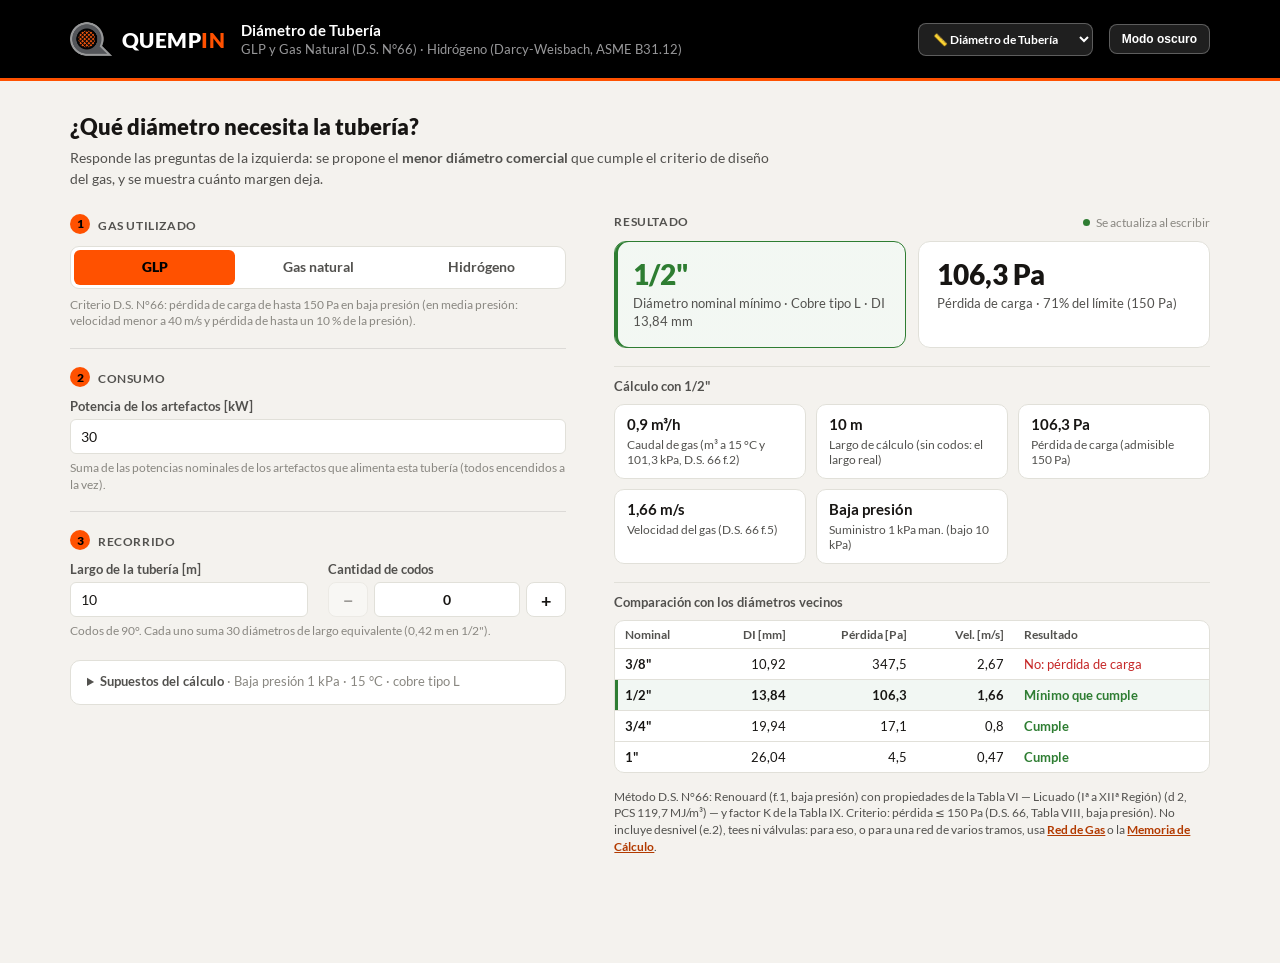
==== commit ae98e13c: "feat: isotipo en la cabecera, igual que en los demás tableros QUEMPIN Las 5 páginas llevan el isotip" ====
--- a/DiametroTuberia/index.html
+++ b/DiametroTuberia/index.html
@@ -12,7 +12,7 @@
 <div class="viz-root">
   <header class="viz-header">
     <div class="viz-container">
-      <span class="viz-wordmark">QUEMP<span class="in">IN</span></span>
+      <span class="viz-logo"><img src="../assets/isotipo.png" alt="" width="42" height="42"><span class="viz-wordmark">QUEMP<span class="in">IN</span></span></span>
       <div class="viz-titleblock">
         <h1>Diámetro de Tubería</h1>
         <p>GLP y Gas Natural (D.S. N°66) · Hidrógeno (Darcy-Weisbach, ASME B31.12)</p>
--- a/assets/brand.css
+++ b/assets/brand.css
@@ -121,6 +121,9 @@
   }
   .viz-header .viz-container { display: flex; align-items: center; gap: 16px; flex-wrap: wrap; }
   .viz-logo { flex: 0 0 auto; display: flex; align-items: center; gap: 10px; }
+  /* El isotipo junto a la palabra, igual que en los tableros (2026-10-16) */
+  .viz-logo img { height: 42px; width: auto; display: block; flex-shrink: 0; }
+  @media (max-width: 640px) { .viz-logo img { height: 34px; } .viz-header .viz-titleblock { min-width: 0; flex-basis: 0; } }   /* el título sigue junto al logo */
   .viz-wordmark { font-size: 21px; font-weight: 900; letter-spacing: 0.02em; line-height: 1; color: #ffffff; }
   .viz-wordmark .in { color: #ff5100; }
   .viz-titleblock { flex: 1 1 auto; min-width: 200px; }
